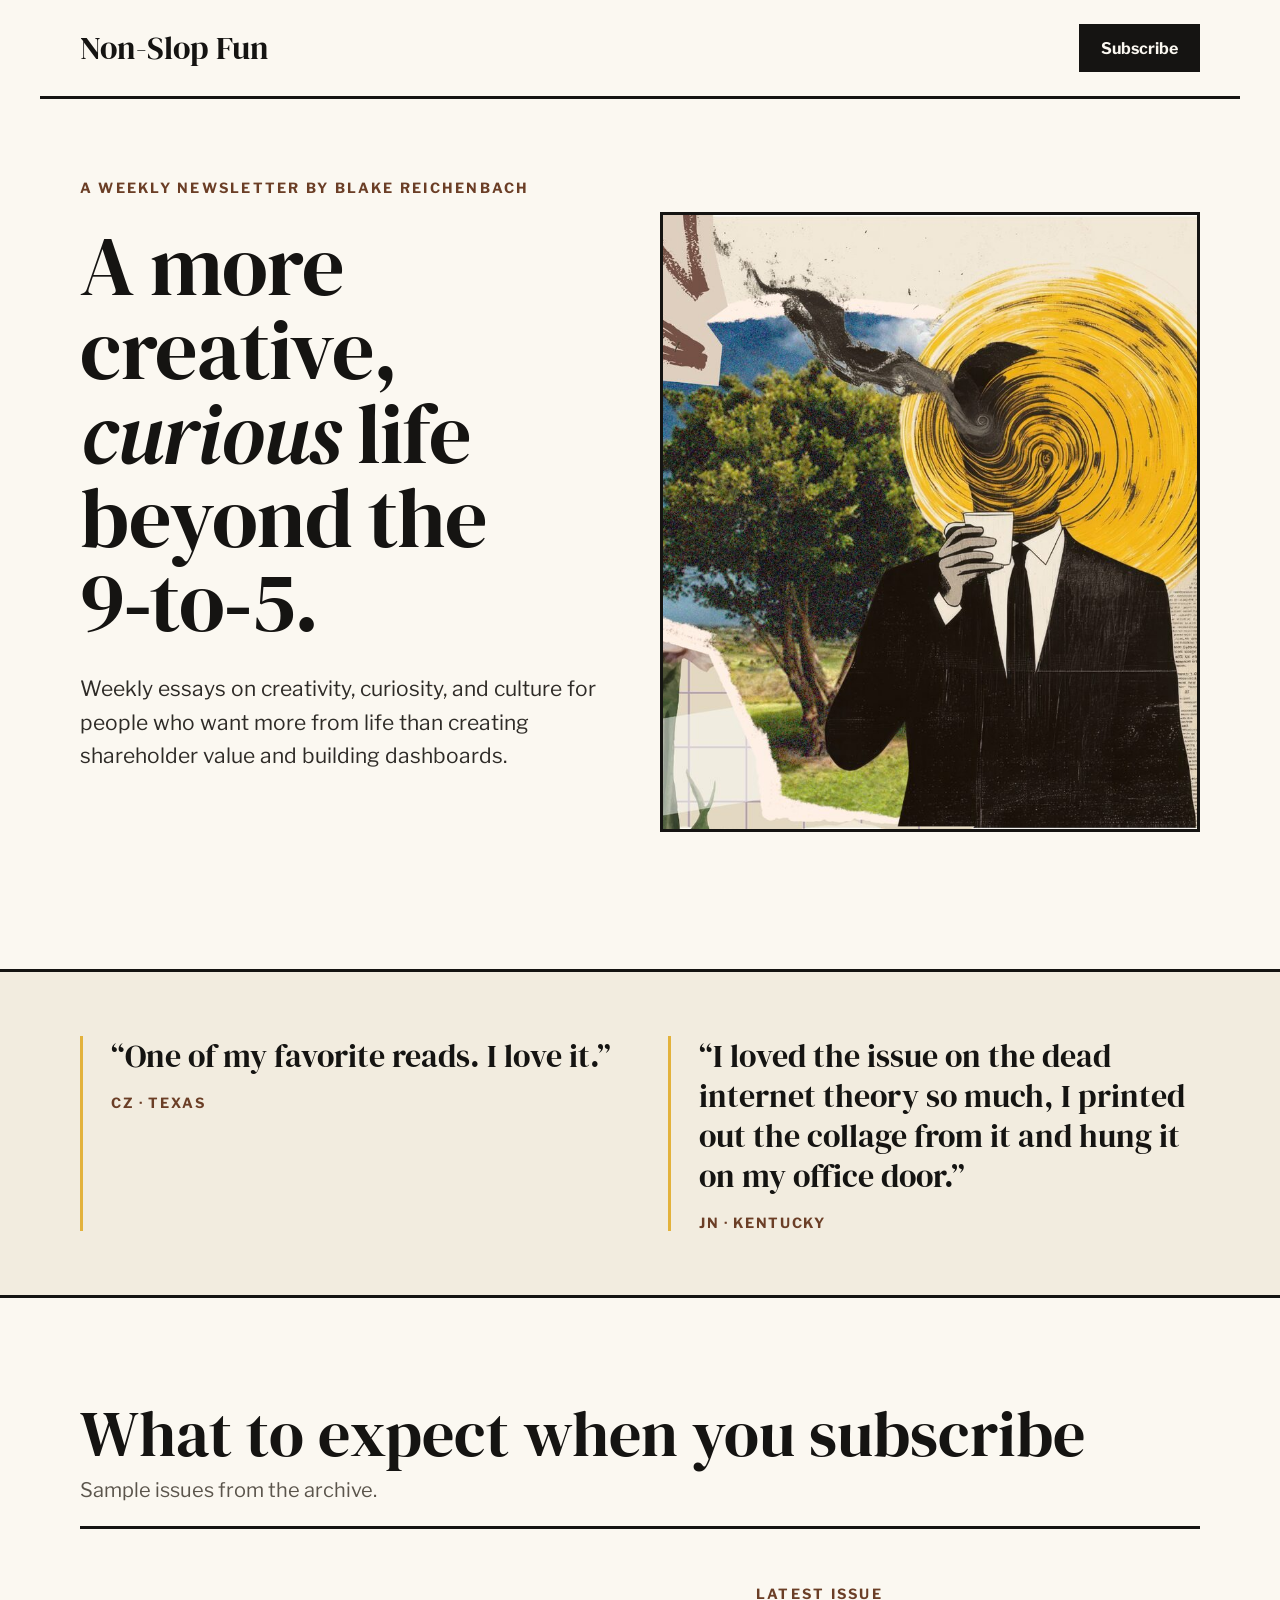
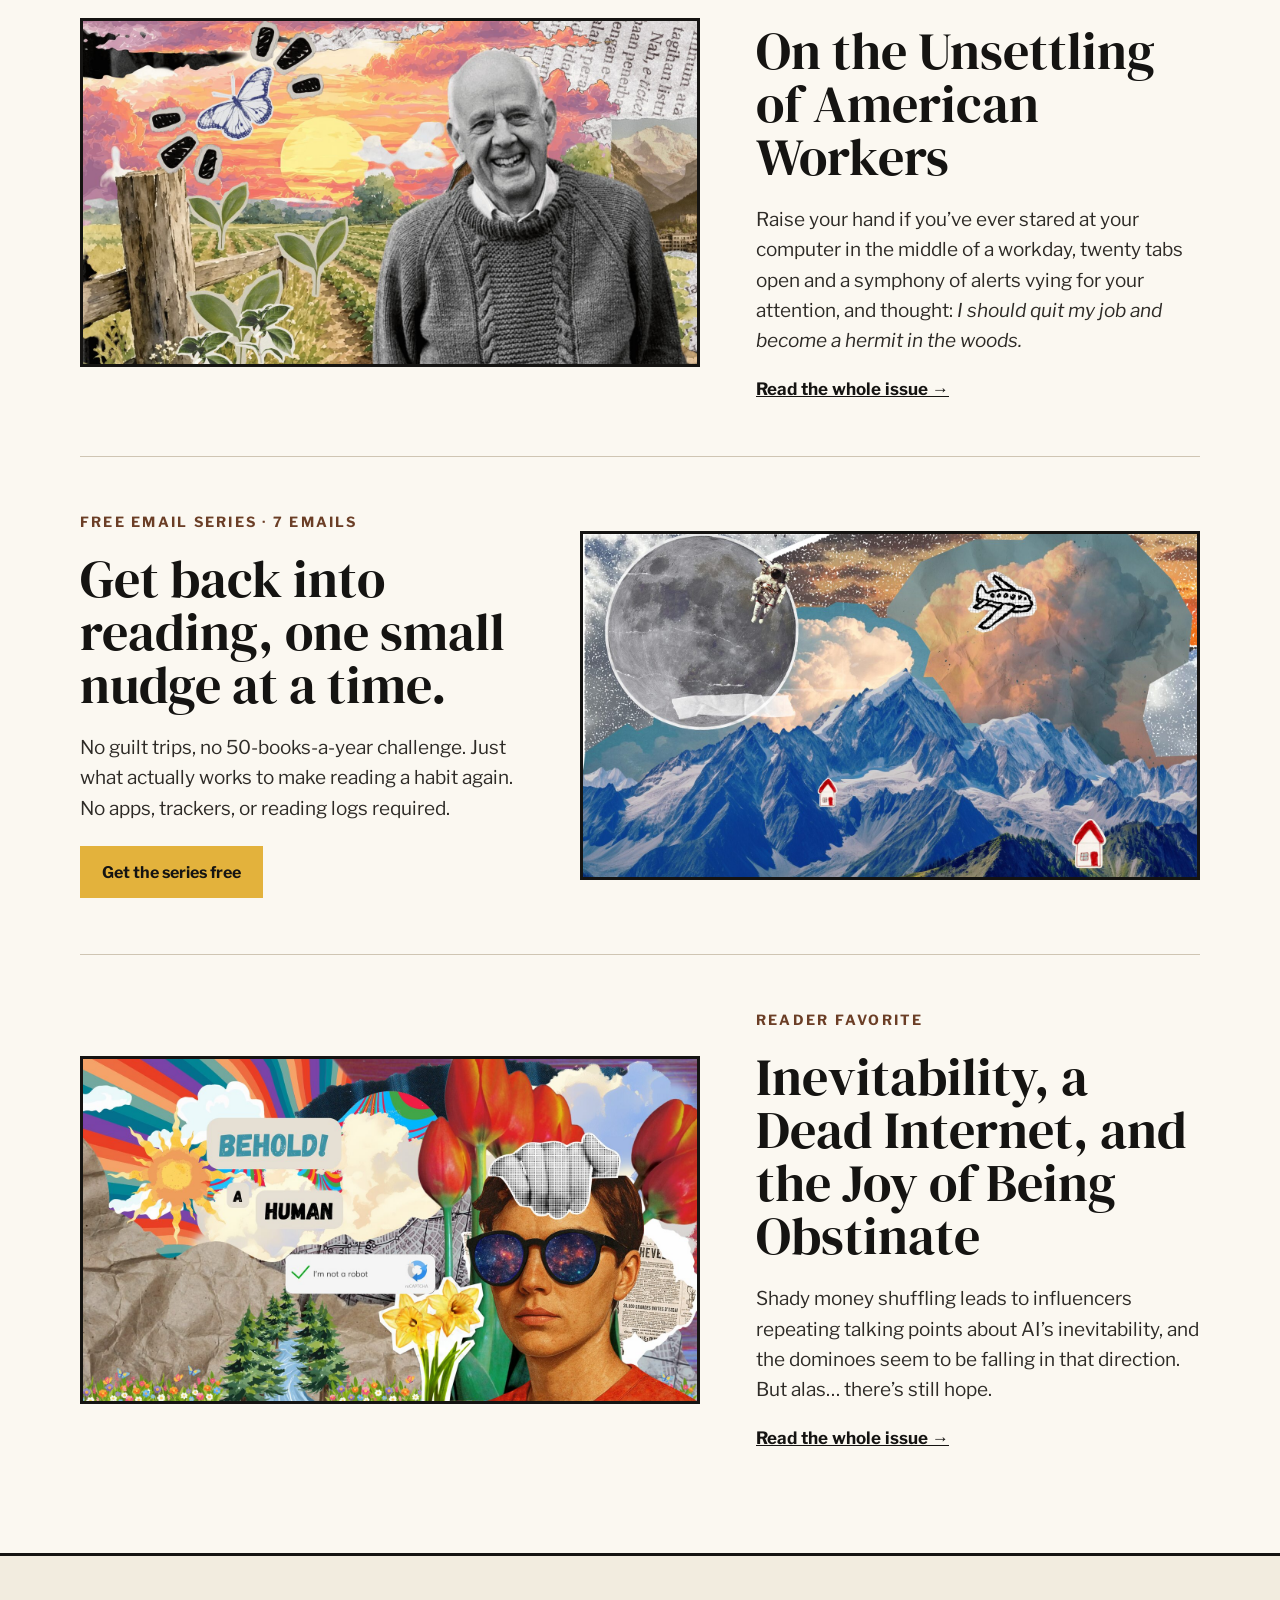
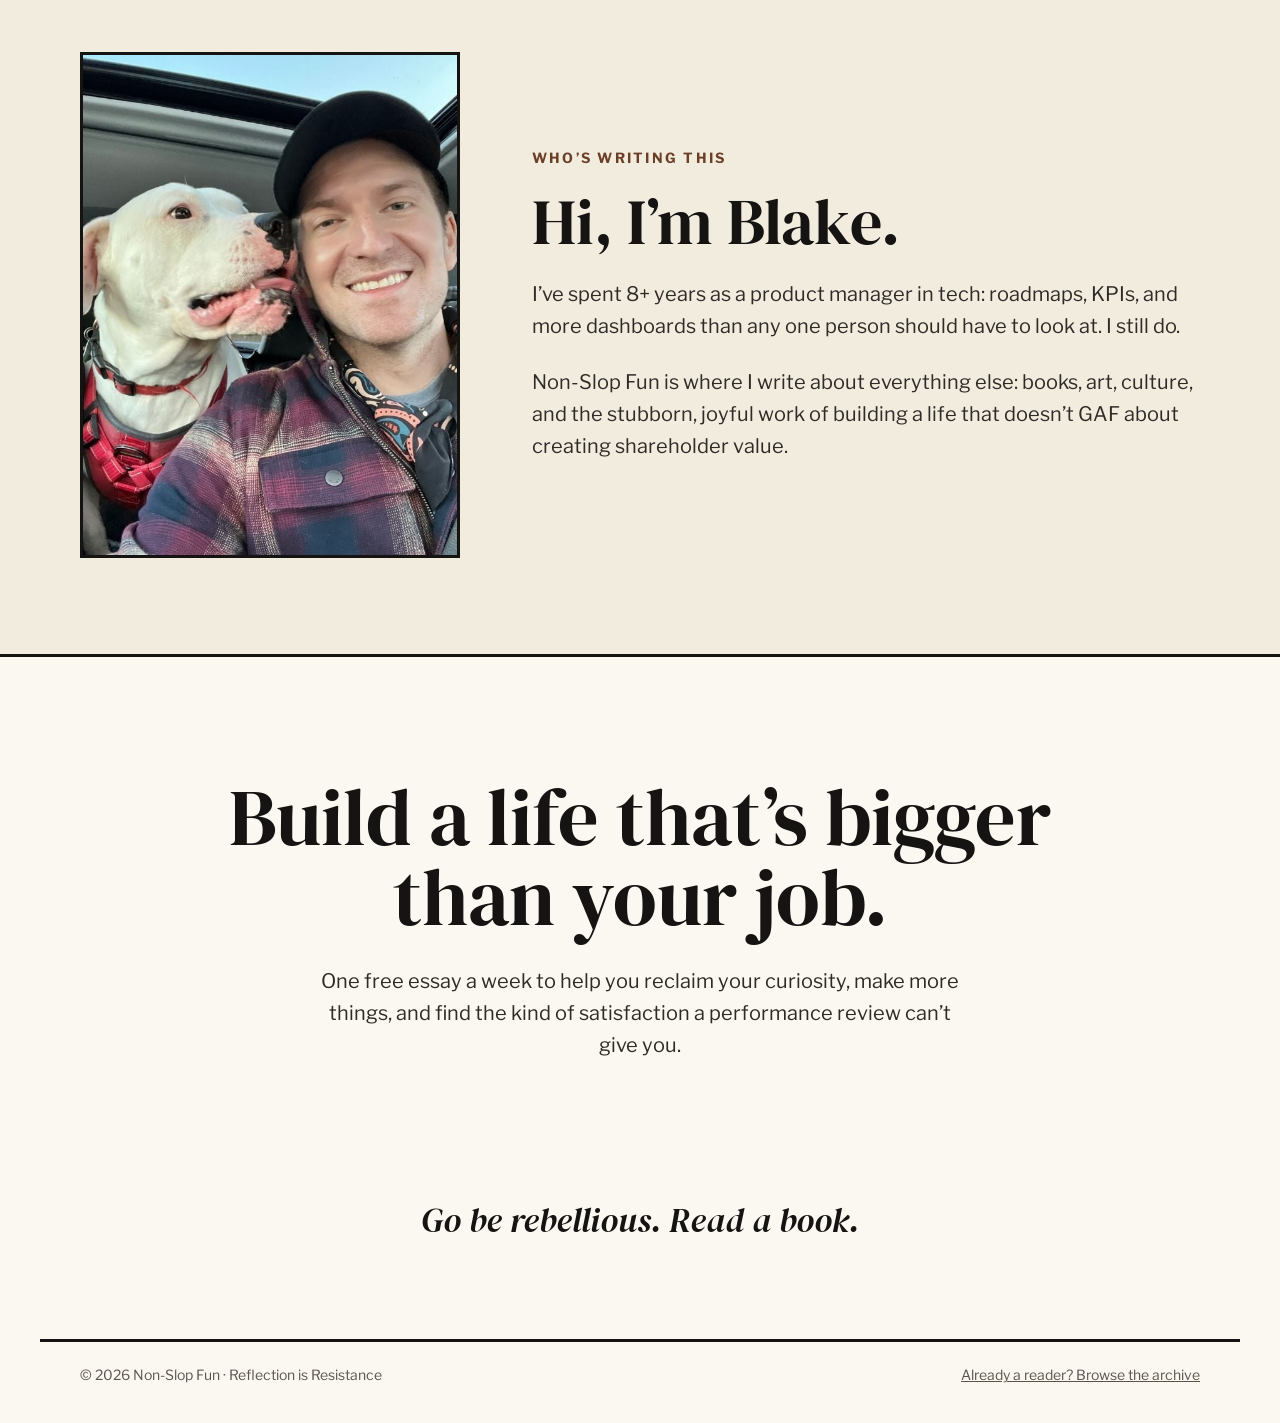
==== index.html @ ba72ec41 "Initial landing page" ====
<!doctype html>
<html lang="en">
<head>
<meta charset="utf-8">
<meta name="viewport" content="width=device-width, initial-scale=1">
<title>Non-Slop Fun — A more creative, curious life beyond the 9-to-5</title>
<meta name="description" content="Weekly essays on creativity, curiosity, and culture for people who want more from life than creating shareholder value and building dashboards.">
<link rel="canonical" href="https://join.nonslopfun.com/">

<meta property="og:type" content="website">
<meta property="og:site_name" content="Non-Slop Fun">
<meta property="og:title" content="Non-Slop Fun — A more creative, curious life beyond the 9-to-5">
<meta property="og:description" content="Weekly essays on creativity, curiosity, and culture for people who want more from life than creating shareholder value and building dashboards.">
<meta property="og:url" content="https://join.nonslopfun.com/">
<meta property="og:image" content="https://join.nonslopfun.com/assets/og-image.jpg">
<meta property="og:image:width" content="1200">
<meta property="og:image:height" content="630">
<meta name="twitter:card" content="summary_large_image">
<meta name="twitter:image" content="https://join.nonslopfun.com/assets/og-image.jpg">

<link rel="icon" type="image/png" sizes="32x32" href="/assets/favicon-32.png">
<link rel="apple-touch-icon" href="/assets/apple-touch-icon.png">

<link rel="preconnect" href="https://fonts.googleapis.com">
<link rel="preconnect" href="https://fonts.gstatic.com" crossorigin>
<link rel="stylesheet" href="https://fonts.googleapis.com/css2?family=DM+Serif+Display:ital@0;1&family=Libre+Franklin:wght@400;500;700&display=swap">
<link rel="stylesheet" href="/styles.css">
</head>
<body>

<header class="site-header wrap">
  <a class="wordmark" href="#top">Non-Slop Fun</a>
  <a class="btn btn-ink" href="#join">Subscribe</a>
</header>

<main>

  <section id="top" class="hero wrap">
    <div class="hero-copy">
      <p class="eyebrow">A weekly newsletter by Blake Reichenbach</p>
      <h1>A more creative, <em>curious</em> life beyond the 9&#8209;to&#8209;5.</h1>
      <p class="lede">Weekly essays on creativity, curiosity, and culture for people who want more from life than creating shareholder value and building dashboards.</p>
      <div id="join" class="form-slot">
        <script async src="https://subscribe-forms.beehiiv.com/v3/loader.js" data-beehiiv-form="912edc71-d96d-4d8b-a3df-262652eae834"></script>
      </div>
    </div>
    <img class="hero-art framed" src="/assets/hero-carving-out-time.jpg" width="1600" height="900"
      alt="Collage: a man in a black suit sipping coffee, his head a swirl of yellow paint, beside a torn-out photo of a tree, flowers, a fish, and scraps of book pages">
  </section>

  <section class="band" aria-label="What readers say">
    <div class="wrap quotes">
      <figure>
        <blockquote>“One of my favorite reads. I love it.”</blockquote>
        <figcaption>CZ · Texas</figcaption>
      </figure>
      <figure>
        <blockquote>“I loved the issue on the dead internet theory so much, I printed out the collage from it and hung it on my office door.”</blockquote>
        <figcaption>JN · Kentucky</figcaption>
      </figure>
    </div>
  </section>

  <section class="samples wrap">
    <div class="section-head">
      <h2>What to expect when you subscribe</h2>
      <p>Sample issues from the archive.</p>
    </div>

    <article class="sample">
      <img class="framed" src="/assets/issue-unsettling-american-workers.jpg" width="1600" height="900" loading="lazy"
        alt="Collage: Wendell Berry smiling in a knit sweater, in front of a watercolor sunset over a farm field with a wooden fence, seedlings, a butterfly, Alpine mountains, and torn newspaper scraps">
      <div class="sample-copy">
        <p class="eyebrow">Latest issue</p>
        <h3>On the Unsettling of American Workers</h3>
        <p>Raise your hand if you’ve ever stared at your computer in the middle of a workday, twenty tabs open and a symphony of alerts vying for your attention, and thought: <em>I should quit my job and become a hermit in the woods.</em></p>
        <a class="text-link" href="https://nonslopfun.com/p/on-the-unsettling-of-american-workers">Read the whole issue →</a>
      </div>
    </article>

    <article class="sample sample--flip">
      <img class="framed" src="/assets/reading-series.jpg" width="1600" height="900" loading="lazy"
        alt="Collage: jagged blue mountains under billowing clouds, a moon with a floating astronaut, a doodled airplane, and two tiny red-roofed houses">
      <div class="sample-copy">
        <p class="eyebrow">Free email series · 7 emails</p>
        <h3>Get back into reading, one small nudge at a time.</h3>
        <p>No guilt trips, no 50-books-a-year challenge. Just what actually works to make reading a habit again. No apps, trackers, or reading logs required.</p>
        <a class="btn btn-mustard" href="https://nonslopfun.com/rebuild-your-reading-habit">Get the series free</a>
      </div>
    </article>

    <article class="sample">
      <img class="framed" src="/assets/issue-dead-internet.jpg" width="1600" height="900" loading="lazy"
        alt="Collage: a young man in galaxy-lensed sunglasses among giant red tulips and daffodils, with a psychedelic rainbow sky, the words Behold! A Human, and an I'm-not-a-robot checkbox">
      <div class="sample-copy">
        <p class="eyebrow">Reader favorite</p>
        <h3>Inevitability, a Dead Internet, and the Joy of Being Obstinate</h3>
        <p>Shady money shuffling leads to influencers repeating talking points about AI’s inevitability, and the dominoes seem to be falling in that direction. But alas… there’s still hope.</p>
        <a class="text-link" href="https://nonslopfun.com/p/inevitability-a-dead-internet-and-the-joy-of-being-obstinate">Read the whole issue →</a>
      </div>
    </article>
  </section>

  <section class="band" aria-label="Who's writing this">
    <div class="wrap author">
      <img class="framed" src="/assets/blake.jpg" width="600" height="800" loading="lazy"
        alt="Blake Reichenbach smiling in a selfie next to his white dog">
      <div class="author-copy">
        <p class="eyebrow">Who’s writing this</p>
        <h2>Hi, I’m Blake.</h2>
        <p>I’ve spent 8+ years as a product manager in tech: roadmaps, KPIs, and more dashboards than any one person should have to look at. I still do.</p>
        <p>Non-Slop Fun is where I write about everything else: books, art, culture, and the stubborn, joyful work of building a life that doesn’t GAF about creating shareholder value.</p>
      </div>
    </div>
  </section>

  <section class="closing wrap">
    <h2>Build a life that’s bigger than your job.</h2>
    <p class="lede">One free essay a week to help you reclaim your curiosity, make more things, and find the kind of satisfaction a performance review can’t give you.</p>
    <div class="form-slot">
      <script async src="https://subscribe-forms.beehiiv.com/v3/loader.js" data-beehiiv-form="912edc71-d96d-4d8b-a3df-262652eae834"></script>
    </div>
    <p class="signoff">Go be rebellious. Read a book.</p>
  </section>

</main>

<footer class="site-footer wrap">
  <span>© <span id="year">2026</span> Non-Slop Fun · Reflection is Resistance</span>
  <a href="https://nonslopfun.com">Already a reader? Browse the archive</a>
</footer>

<script>document.getElementById('year').textContent = new Date().getFullYear();</script>
</body>
</html>
---- styles.css ----
:root {
  --paper: #FBF8F1;
  --band: #F2ECDF;
  --ink: #151412;
  --body: #2E2B27;
  --muted: #5B554C;
  --brown: #6B3E26;
  --mustard: #E3B23C;
  --rule: #CFC5B3;
  --serif: 'DM Serif Display', Georgia, serif;
  --sans: 'Libre Franklin', Arial, sans-serif;
  --gutter: 40px;
}

*, *::before, *::after { box-sizing: border-box; }

html { scroll-behavior: smooth; }
@media (prefers-reduced-motion: reduce) { html { scroll-behavior: auto; } }

body {
  margin: 0;
  background: var(--paper);
  color: var(--ink);
  font-family: var(--sans);
  -webkit-font-smoothing: antialiased;
}

img { max-width: 100%; height: auto; display: block; }
a { color: var(--ink); }
a:hover { color: var(--brown); }
:focus-visible { outline: 3px solid var(--brown); outline-offset: 3px; }

h1, h2, h3 { font-family: var(--serif); font-weight: 400; margin: 0; }
p { margin: 0; }

.wrap { max-width: 1200px; margin: 0 auto; padding-left: var(--gutter); padding-right: var(--gutter); }

.eyebrow {
  font-size: 14px; font-weight: 700; letter-spacing: 0.16em;
  text-transform: uppercase; color: var(--brown);
}

.framed { border: 3px solid var(--ink); }

.btn {
  display: inline-flex; align-items: center; justify-content: center;
  min-height: 48px; padding: 0 22px;
  font-weight: 700; font-size: 16px; text-decoration: none;
}
.btn-ink { background: var(--ink); color: var(--paper); }
.btn-ink:hover { color: var(--mustard); }
.btn-mustard { background: var(--mustard); color: var(--ink); min-height: 52px; }
.btn-mustard:hover { color: var(--ink); filter: brightness(0.95); }
.text-link { font-weight: 700; font-size: 17px; }

/* Header */
.site-header {
  display: flex; align-items: center; justify-content: space-between; gap: 24px;
  padding-top: 24px; padding-bottom: 24px;
  border-bottom: 3px solid var(--ink);
}
.wordmark { font-family: var(--serif); font-size: 32px; text-decoration: none; }

/* Hero */
.hero {
  display: grid; grid-template-columns: minmax(0, 1fr) 540px; gap: 56px; align-items: center;
  padding-top: 80px; padding-bottom: 104px;
}
.hero-copy { display: flex; flex-direction: column; gap: 28px; }
.hero h1 { font-size: 84px; line-height: 1; letter-spacing: -0.015em; }
.lede { font-size: 21px; line-height: 1.6; color: var(--body); max-width: 560px; }
.hero-art { width: 100%; height: 620px; object-fit: cover; object-position: 68% 50%; }
.form-slot { max-width: 560px; min-height: 64px; width: 100%; scroll-margin-top: 24px; }

/* Bands */
.band { background: var(--band); border-top: 3px solid var(--ink); border-bottom: 3px solid var(--ink); }

.quotes {
  display: grid; grid-template-columns: repeat(2, minmax(0, 1fr)); gap: 56px;
  padding-top: 64px; padding-bottom: 64px;
}
.quotes figure {
  margin: 0; display: flex; flex-direction: column; gap: 18px;
  padding-left: 28px; border-left: 3px solid var(--mustard);
}
.quotes blockquote { margin: 0; font-family: var(--serif); font-size: 32px; line-height: 1.25; }
.quotes figcaption {
  font-size: 14px; font-weight: 700; letter-spacing: 0.12em; text-transform: uppercase; color: var(--brown);
}

/* Samples */
.samples { display: flex; flex-direction: column; gap: 56px; padding-top: 104px; padding-bottom: 104px; }
.section-head { display: flex; flex-direction: column; gap: 12px; padding-bottom: 24px; border-bottom: 3px solid var(--ink); }
.section-head h2 { font-size: 64px; line-height: 1; }
.section-head p { font-size: 20px; color: var(--muted); }

.sample {
  display: grid; grid-template-columns: 620px minmax(0, 1fr); gap: 56px; align-items: center;
}
.sample + .sample { padding-top: 56px; border-top: 1px solid var(--rule); }
.sample img { width: 100%; aspect-ratio: 16 / 9; object-fit: cover; }
.sample--flip { grid-template-columns: minmax(0, 1fr) 620px; }
.sample--flip img { order: 2; }
.sample-copy { display: flex; flex-direction: column; gap: 22px; align-items: flex-start; }
.sample-copy h3 { font-size: 52px; line-height: 1.02; }
.sample-copy p:not(.eyebrow) { font-size: 19px; line-height: 1.6; color: var(--body); }

/* Author */
.author {
  display: grid; grid-template-columns: 380px minmax(0, 1fr); gap: 72px; align-items: center;
  padding-top: 96px; padding-bottom: 96px;
}
.author img { width: 100%; aspect-ratio: 3 / 4; object-fit: cover; }
.author-copy { display: flex; flex-direction: column; gap: 24px; }
.author-copy h2 { font-size: 64px; line-height: 1; }
.author-copy p:not(.eyebrow) { font-size: 20px; line-height: 1.6; color: var(--body); }

/* Closing */
.closing {
  display: flex; flex-direction: column; align-items: center; gap: 28px; text-align: center;
  padding-top: 120px; padding-bottom: 96px;
}
.closing h2 { font-size: 80px; line-height: 1; max-width: 900px; }
.closing .lede { max-width: 660px; font-size: 20px; }
.closing .form-slot { max-width: 400px; }
.signoff { margin-top: 16px; font-family: var(--serif); font-style: italic; font-size: 34px; }

/* Footer */
.site-footer {
  display: flex; justify-content: space-between; gap: 16px; flex-wrap: wrap;
  padding-top: 24px; padding-bottom: 40px;
  border-top: 3px solid var(--ink); font-size: 14px; color: var(--muted);
}
.site-footer a { color: var(--muted); }

/* Tablet */
@media (max-width: 1080px) {
  .hero { grid-template-columns: 1fr; gap: 40px; padding-top: 56px; padding-bottom: 72px; }
  .hero-art { height: auto; aspect-ratio: 16 / 9; object-position: center; }
  .sample, .sample--flip { grid-template-columns: 1fr; gap: 28px; }
  .sample--flip img { order: 0; }
  .author { grid-template-columns: 280px minmax(0, 1fr); gap: 48px; }
}

/* Phone */
@media (max-width: 700px) {
  :root { --gutter: 16px; }
  .site-header { padding-top: 16px; padding-bottom: 16px; }
  .wordmark { font-size: 26px; }
  .btn-ink { min-height: 44px; padding: 0 16px; font-size: 15px; }
  .hero { padding-top: 40px; padding-bottom: 56px; gap: 32px; }
  .hero-copy { gap: 20px; }
  .hero h1 { font-size: 48px; }
  .lede { font-size: 18px; }
  .quotes { grid-template-columns: 1fr; gap: 32px; padding-top: 48px; padding-bottom: 48px; }
  .quotes blockquote { font-size: 24px; }
  .samples { gap: 40px; padding-top: 64px; padding-bottom: 64px; }
  .sample + .sample { padding-top: 40px; }
  .section-head h2 { font-size: 40px; }
  .section-head p { font-size: 18px; }
  .sample-copy { gap: 16px; }
  .sample-copy h3 { font-size: 34px; }
  .sample-copy p:not(.eyebrow) { font-size: 17px; }
  .author { grid-template-columns: 1fr; gap: 32px; padding-top: 64px; padding-bottom: 64px; }
  .author img { max-width: 320px; }
  .author-copy h2 { font-size: 44px; }
  .author-copy p:not(.eyebrow) { font-size: 18px; }
  .closing { padding-top: 72px; padding-bottom: 64px; gap: 20px; }
  .closing h2 { font-size: 44px; }
  .signoff { font-size: 26px; }
  .site-footer { flex-direction: column; }
}
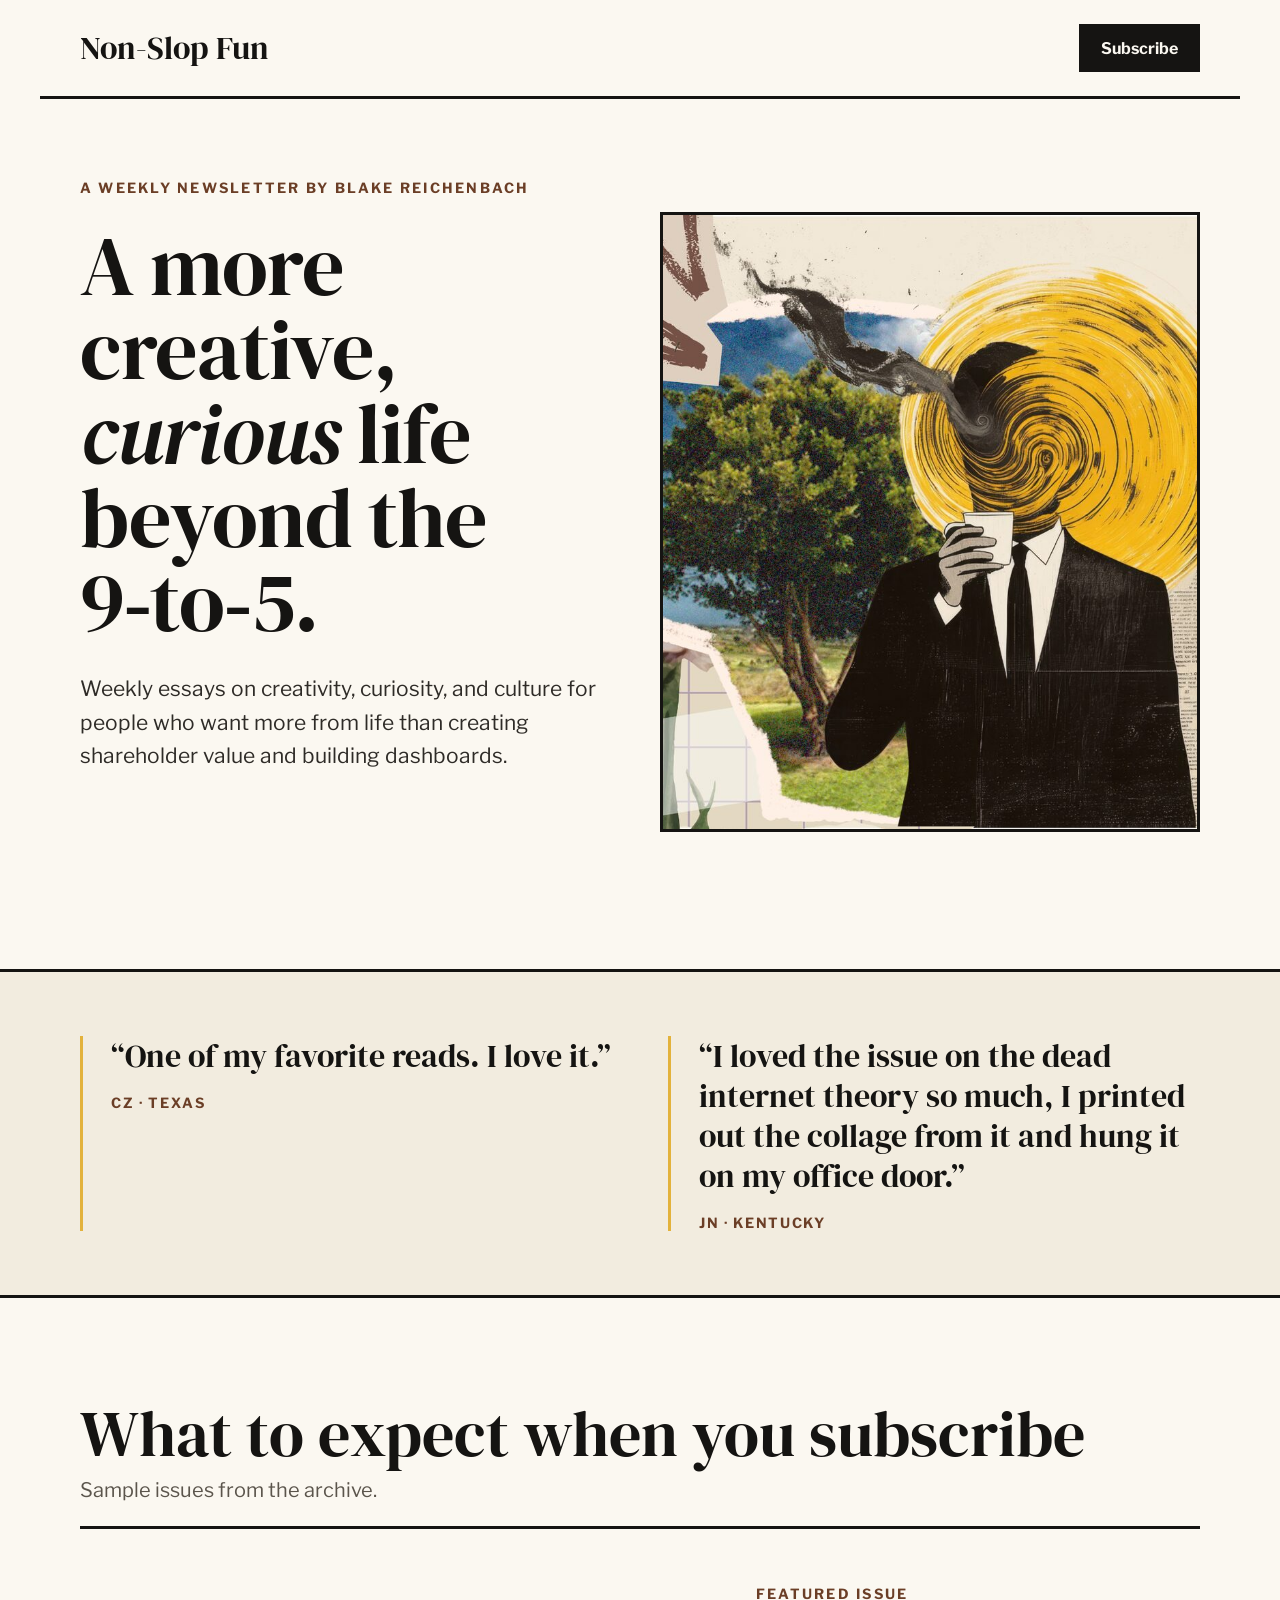
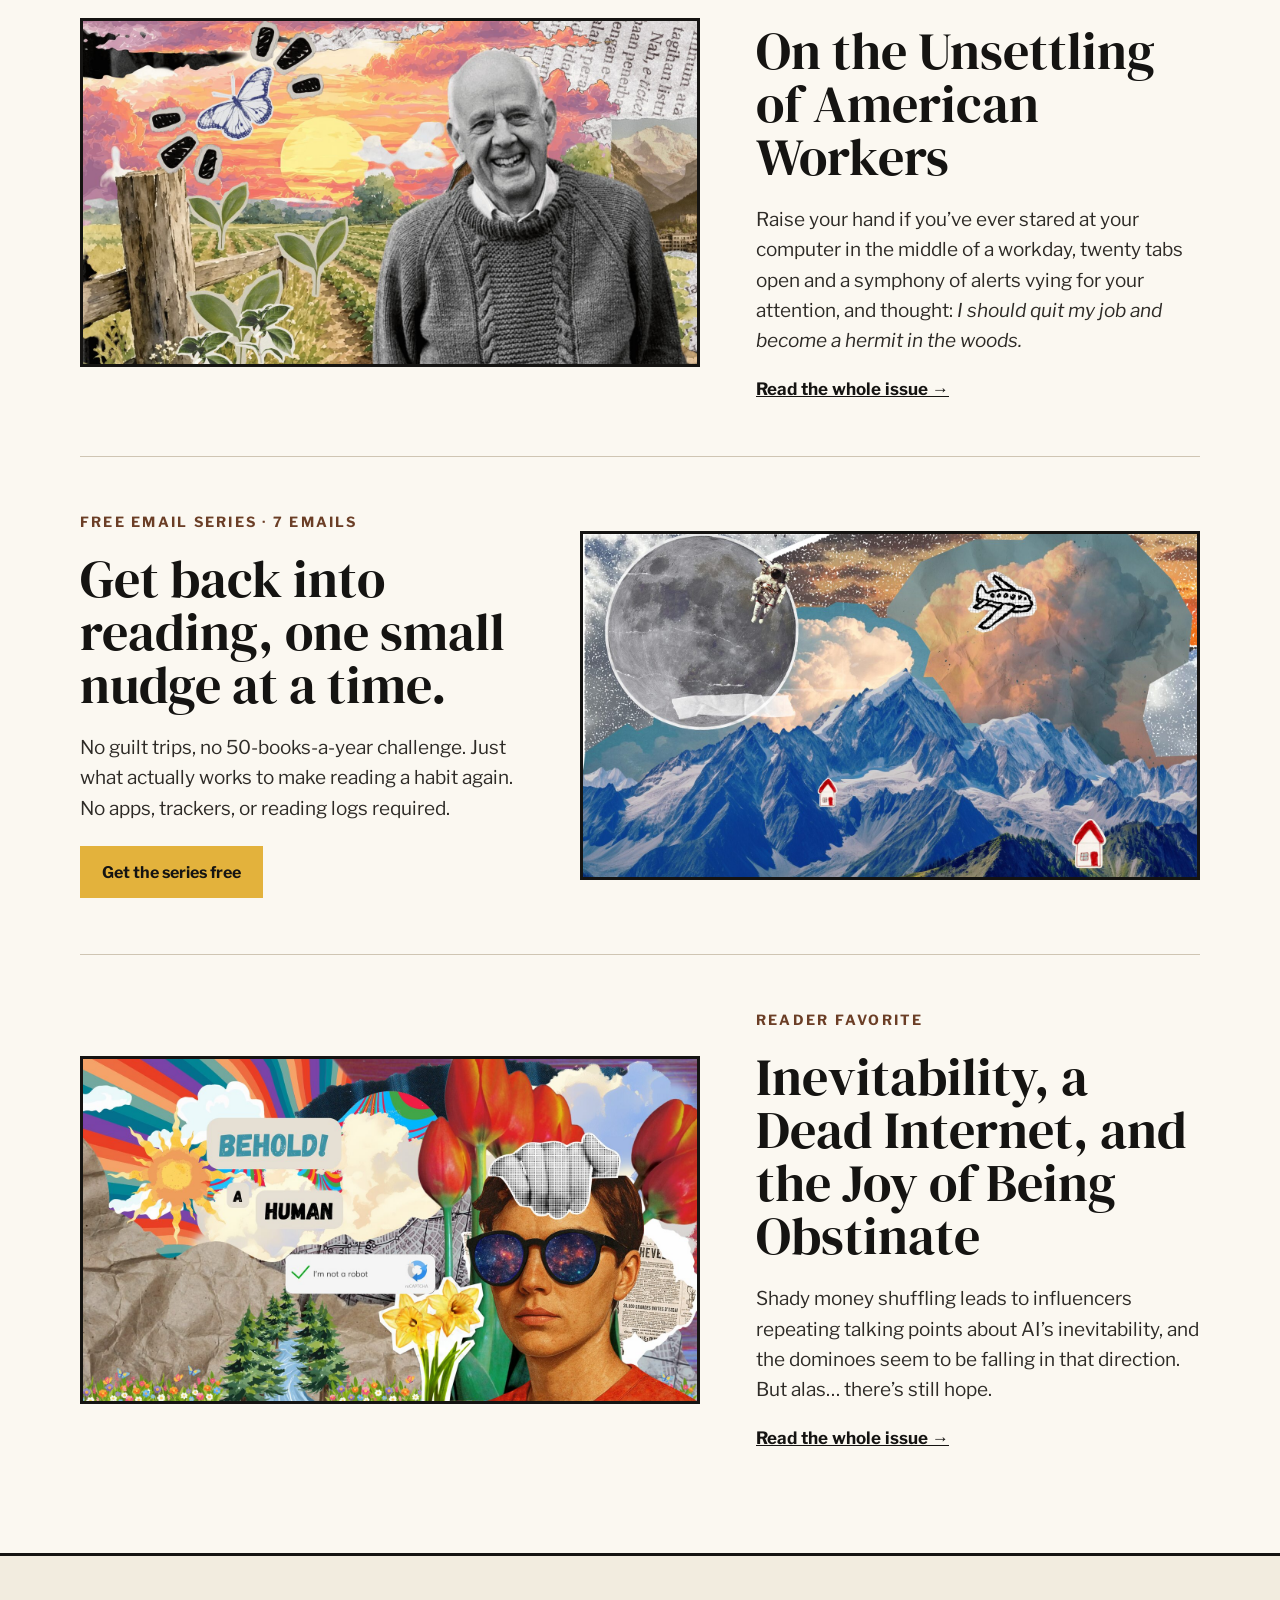
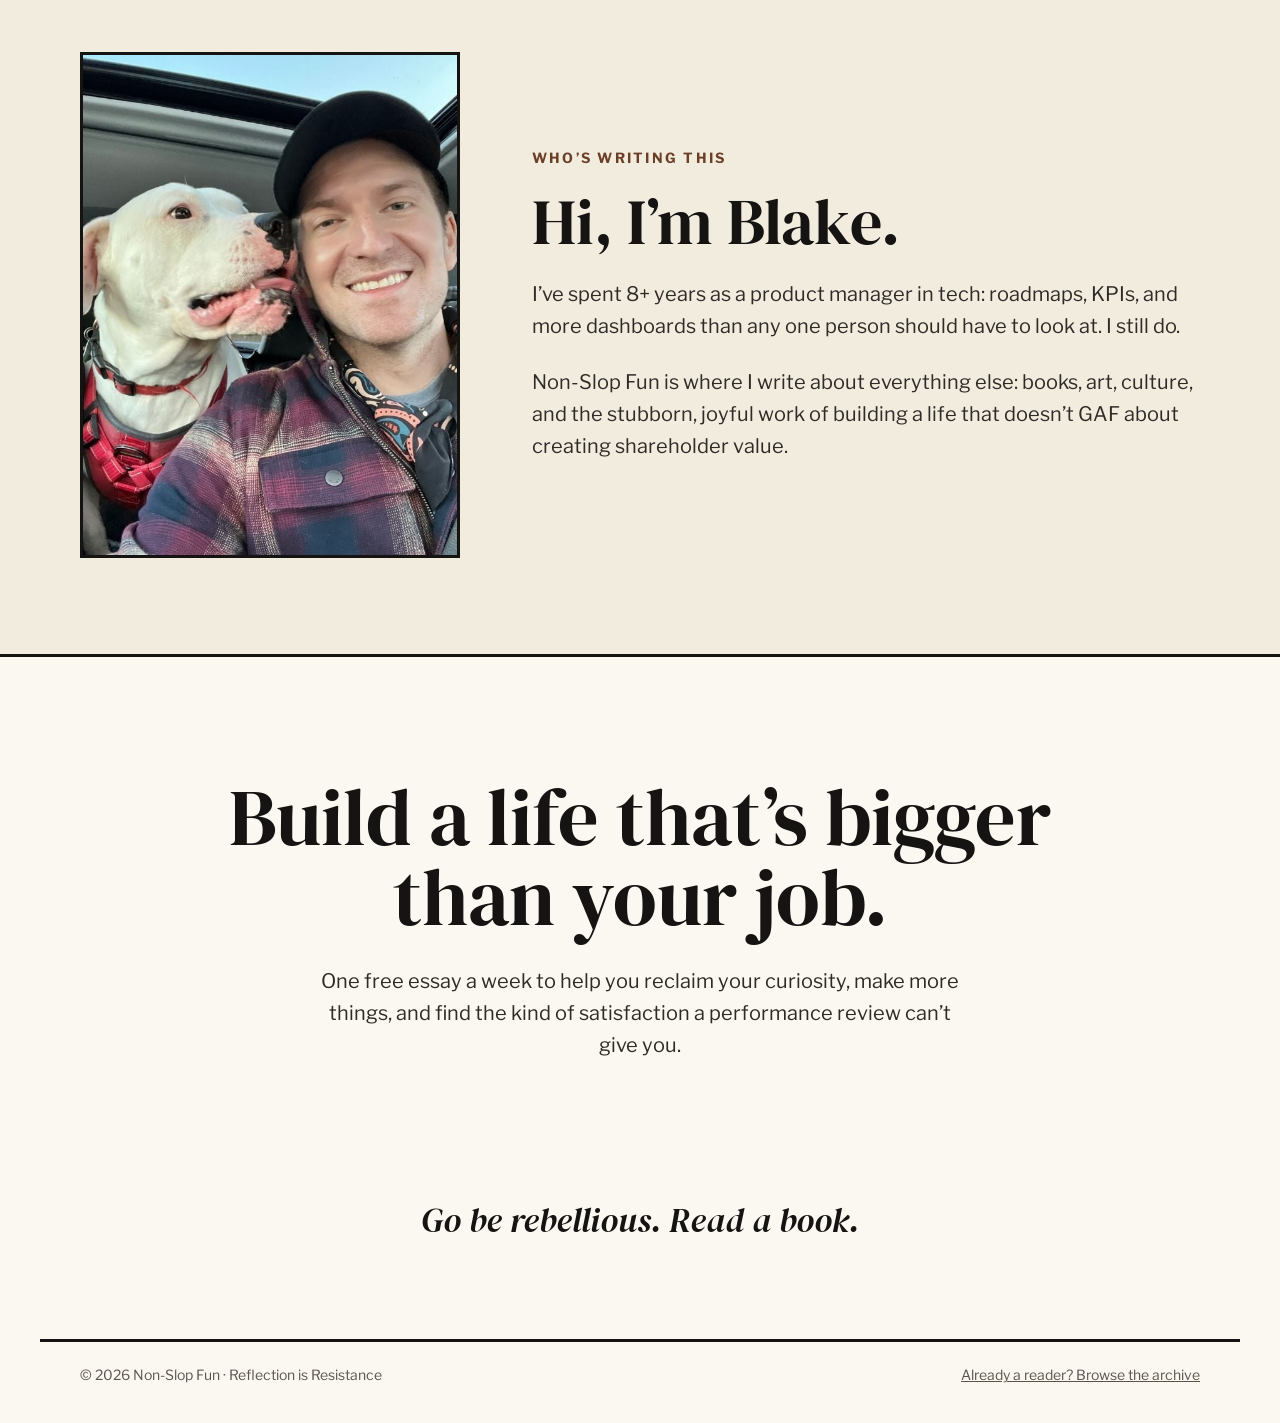
==== commit 782c1920: "Latest issue → Featured issue" ====
--- a/index.html
+++ b/index.html
@@ -71,7 +71,7 @@
       <img class="framed" src="/assets/issue-unsettling-american-workers.jpg" width="1600" height="900" loading="lazy"
         alt="Collage: Wendell Berry smiling in a knit sweater, in front of a watercolor sunset over a farm field with a wooden fence, seedlings, a butterfly, Alpine mountains, and torn newspaper scraps">
       <div class="sample-copy">
-        <p class="eyebrow">Latest issue</p>
+        <p class="eyebrow">Featured issue</p>
         <h3>On the Unsettling of American Workers</h3>
         <p>Raise your hand if you’ve ever stared at your computer in the middle of a workday, twenty tabs open and a symphony of alerts vying for your attention, and thought: <em>I should quit my job and become a hermit in the woods.</em></p>
         <a class="text-link" href="https://nonslopfun.com/p/on-the-unsettling-of-american-workers">Read the whole issue →</a>
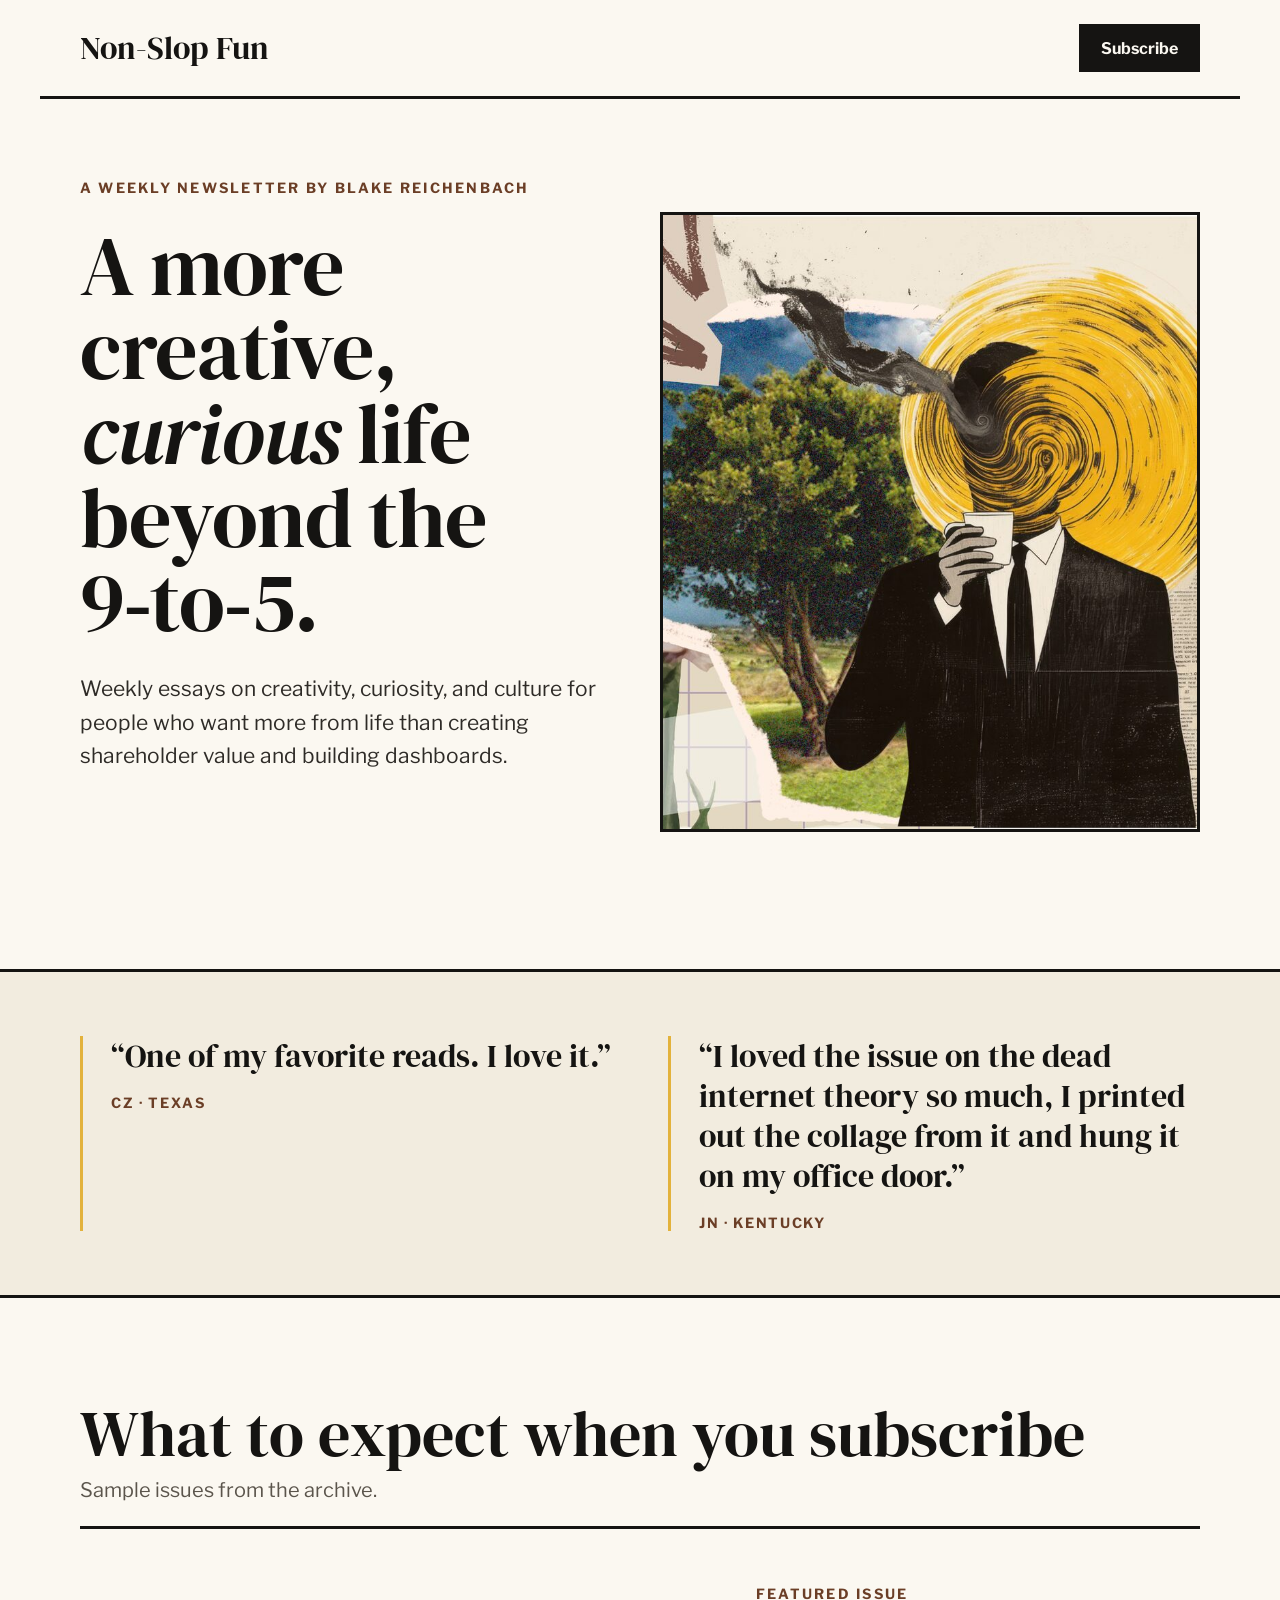
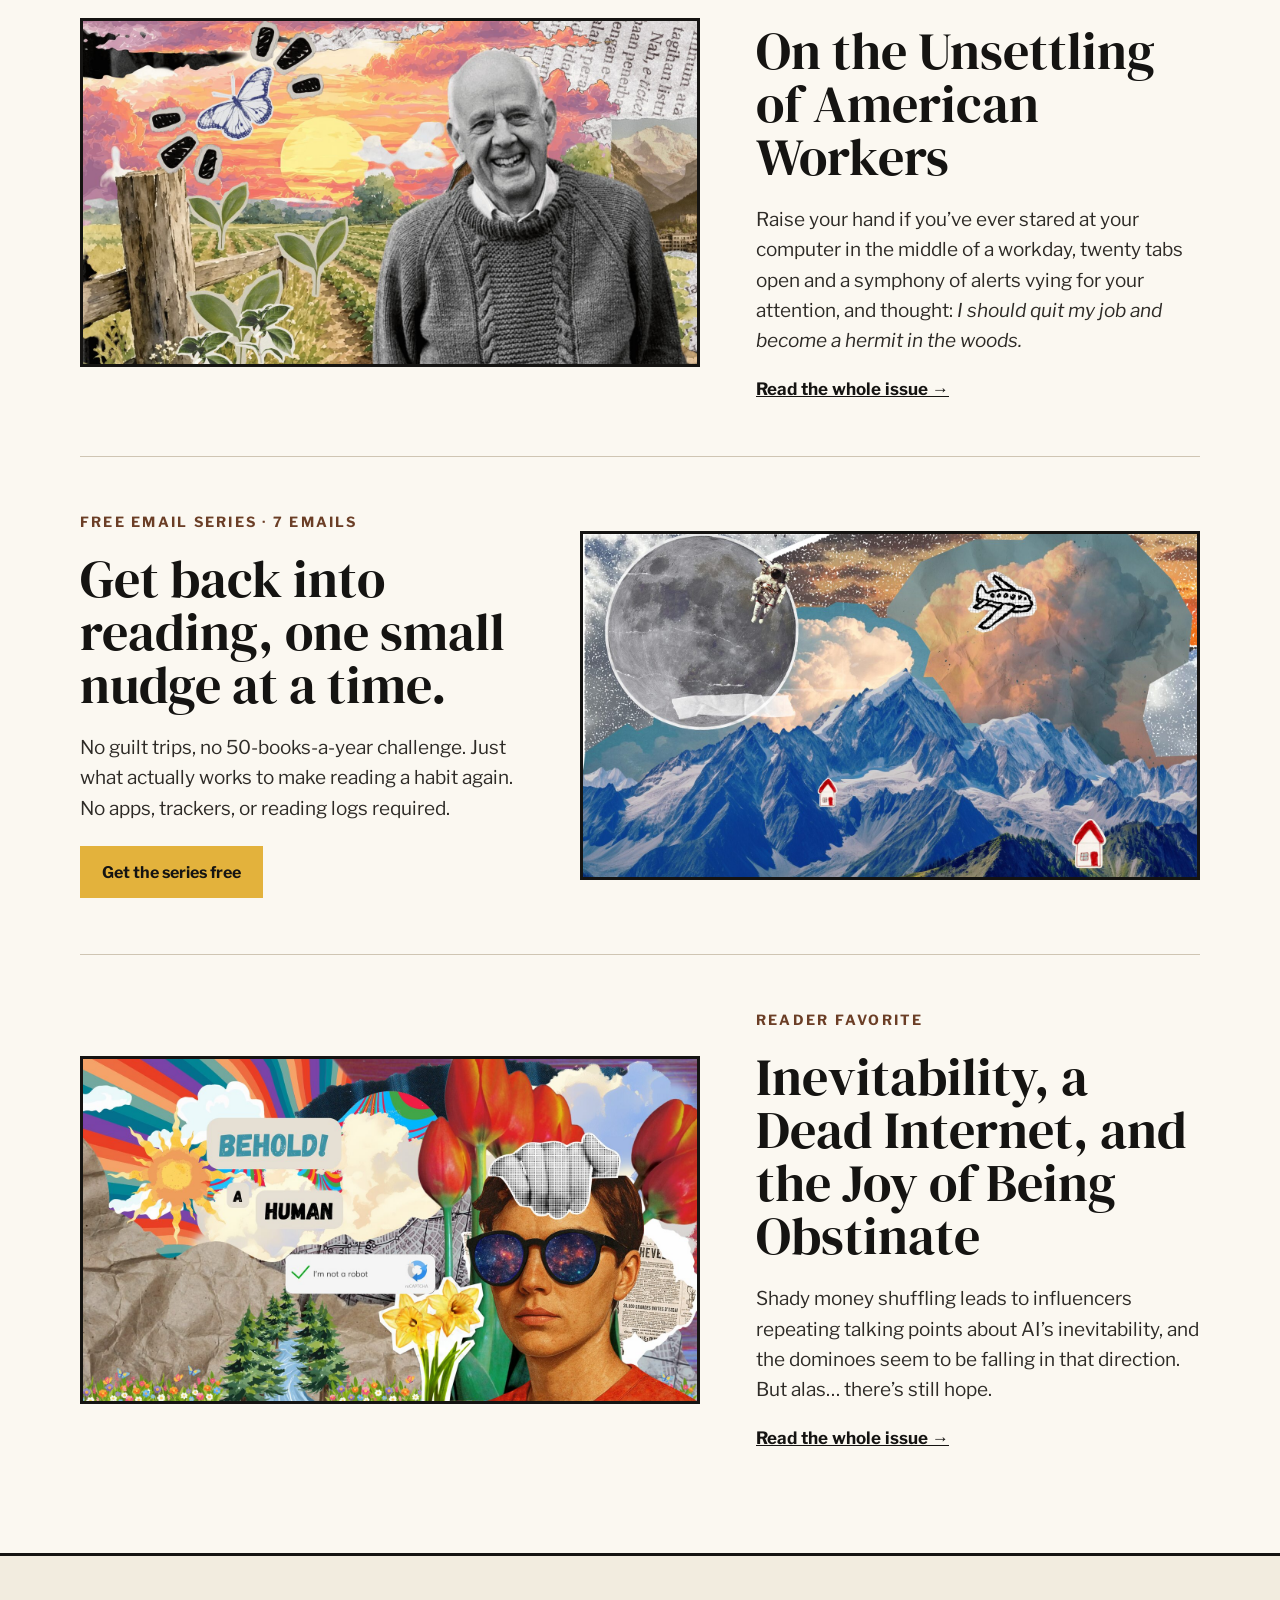
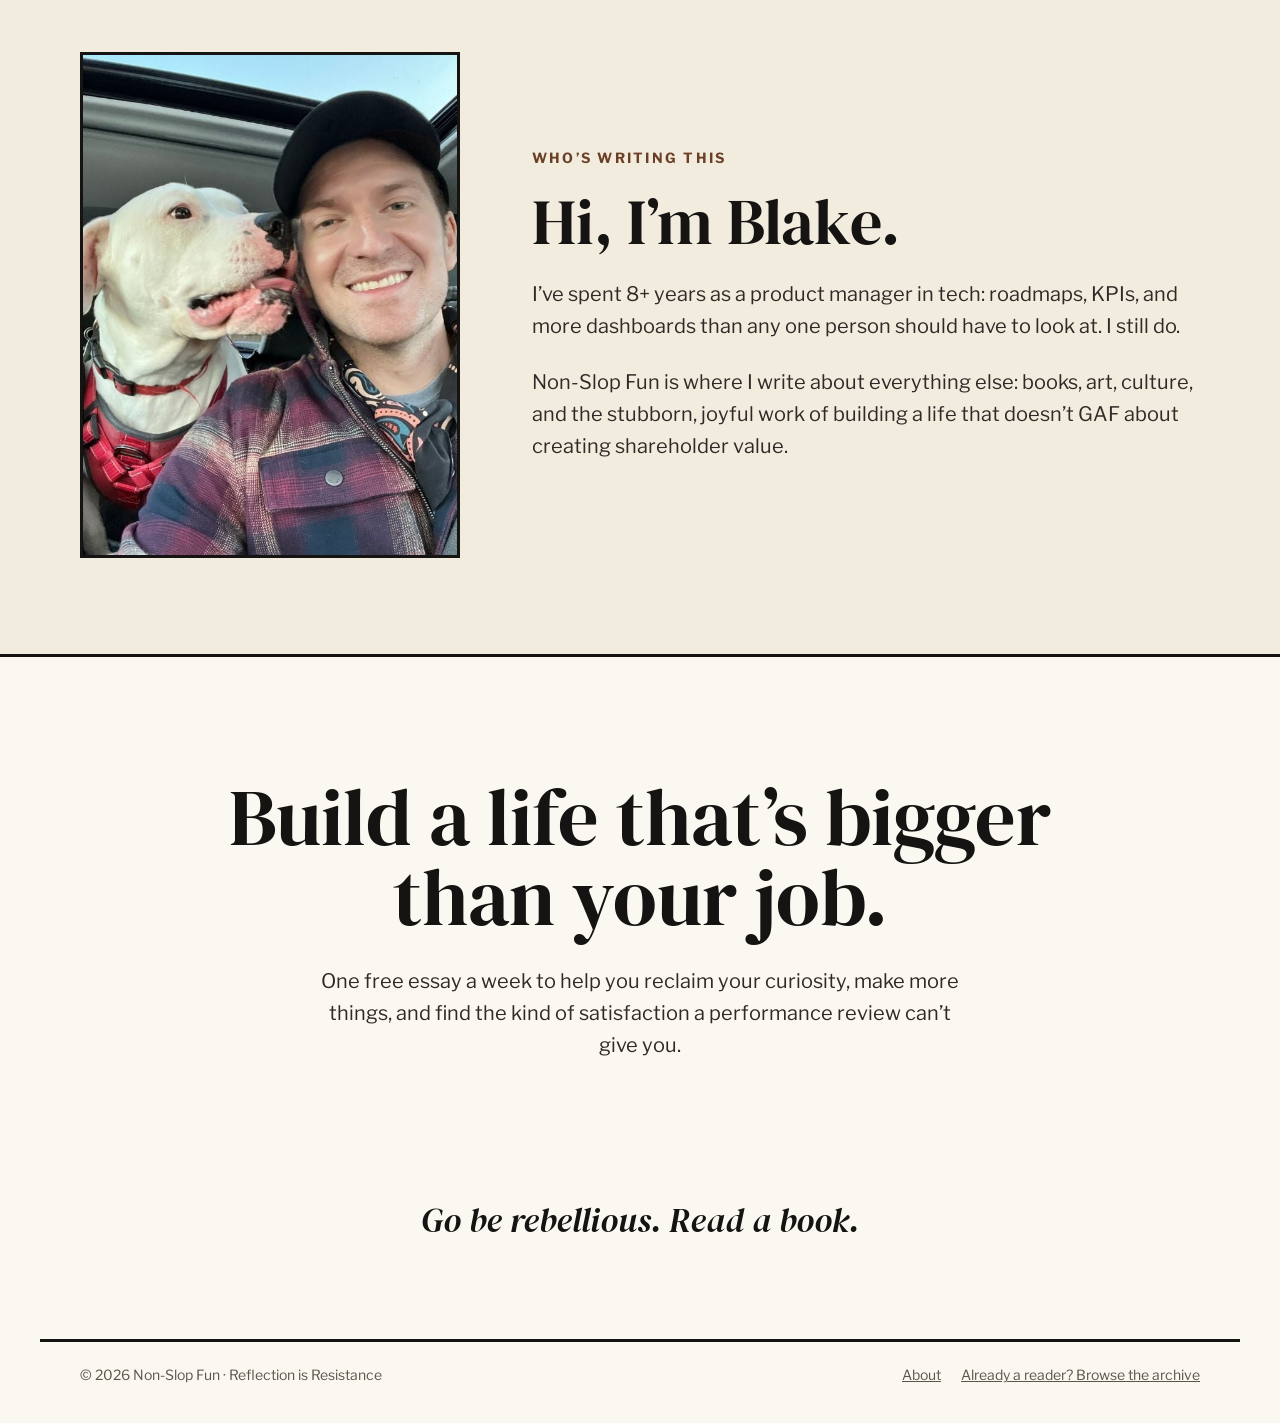
==== commit f415aa70: "About page copy and styling" ====
--- a/index.html
+++ b/index.html
@@ -18,13 +18,13 @@
 <meta name="twitter:card" content="summary_large_image">
 <meta name="twitter:image" content="https://join.nonslopfun.com/assets/og-image.jpg">
 
-<link rel="icon" type="image/png" sizes="32x32" href="/assets/favicon-32.png">
-<link rel="apple-touch-icon" href="/assets/apple-touch-icon.png">
+<link rel="icon" type="image/png" sizes="32x32" href="assets/favicon-32.png">
+<link rel="apple-touch-icon" href="assets/apple-touch-icon.png">
 
 <link rel="preconnect" href="https://fonts.googleapis.com">
 <link rel="preconnect" href="https://fonts.gstatic.com" crossorigin>
 <link rel="stylesheet" href="https://fonts.googleapis.com/css2?family=DM+Serif+Display:ital@0;1&family=Libre+Franklin:wght@400;500;700&display=swap">
-<link rel="stylesheet" href="/styles.css">
+<link rel="stylesheet" href="styles.css">
 </head>
 <body>
 
@@ -44,7 +44,7 @@
         <script async src="https://subscribe-forms.beehiiv.com/v3/loader.js" data-beehiiv-form="912edc71-d96d-4d8b-a3df-262652eae834"></script>
       </div>
     </div>
-    <img class="hero-art framed" src="/assets/hero-carving-out-time.jpg" width="1600" height="900"
+    <img class="hero-art framed" src="assets/hero-carving-out-time.jpg" width="1600" height="900"
       alt="Collage: a man in a black suit sipping coffee, his head a swirl of yellow paint, beside a torn-out photo of a tree, flowers, a fish, and scraps of book pages">
   </section>
 
@@ -68,7 +68,7 @@
     </div>
 
     <article class="sample">
-      <img class="framed" src="/assets/issue-unsettling-american-workers.jpg" width="1600" height="900" loading="lazy"
+      <img class="framed" src="assets/issue-unsettling-american-workers.jpg" width="1600" height="900" loading="lazy"
         alt="Collage: Wendell Berry smiling in a knit sweater, in front of a watercolor sunset over a farm field with a wooden fence, seedlings, a butterfly, Alpine mountains, and torn newspaper scraps">
       <div class="sample-copy">
         <p class="eyebrow">Featured issue</p>
@@ -79,7 +79,7 @@
     </article>
 
     <article class="sample sample--flip">
-      <img class="framed" src="/assets/reading-series.jpg" width="1600" height="900" loading="lazy"
+      <img class="framed" src="assets/reading-series.jpg" width="1600" height="900" loading="lazy"
         alt="Collage: jagged blue mountains under billowing clouds, a moon with a floating astronaut, a doodled airplane, and two tiny red-roofed houses">
       <div class="sample-copy">
         <p class="eyebrow">Free email series · 7 emails</p>
@@ -90,7 +90,7 @@
     </article>
 
     <article class="sample">
-      <img class="framed" src="/assets/issue-dead-internet.jpg" width="1600" height="900" loading="lazy"
+      <img class="framed" src="assets/issue-dead-internet.jpg" width="1600" height="900" loading="lazy"
         alt="Collage: a young man in galaxy-lensed sunglasses among giant red tulips and daffodils, with a psychedelic rainbow sky, the words Behold! A Human, and an I'm-not-a-robot checkbox">
       <div class="sample-copy">
         <p class="eyebrow">Reader favorite</p>
@@ -103,7 +103,7 @@
 
   <section class="band" aria-label="Who's writing this">
     <div class="wrap author">
-      <img class="framed" src="/assets/blake.jpg" width="600" height="800" loading="lazy"
+      <img class="framed" src="assets/blake.jpg" width="600" height="800" loading="lazy"
         alt="Blake Reichenbach smiling in a selfie next to his white dog">
       <div class="author-copy">
         <p class="eyebrow">Who’s writing this</p>
@@ -127,7 +127,7 @@
 
 <footer class="site-footer wrap">
   <span>© <span id="year">2026</span> Non-Slop Fun · Reflection is Resistance</span>
-  <a href="https://nonslopfun.com">Already a reader? Browse the archive</a>
+  <span class="footer-links"><a href="about/">About</a><a href="https://nonslopfun.com">Already a reader? Browse the archive</a></span>
 </footer>
 
 <script>document.getElementById('year').textContent = new Date().getFullYear();</script>
--- a/styles.css
+++ b/styles.css
@@ -170,3 +170,41 @@
   .signoff { font-size: 26px; }
   .site-footer { flex-direction: column; }
 }
+
+/* About page */
+.hero h1.h1-long { font-size: 60px; line-height: 1.05; }
+.prose { max-width: 820px; display: flex; flex-direction: column; gap: 22px; padding-top: 96px; padding-bottom: 96px; }
+.prose h2 { font-size: 56px; line-height: 1.02; }
+.prose p:not(.eyebrow) { font-size: 20px; line-height: 1.65; color: var(--body); }
+.tenets { display: flex; flex-direction: column; gap: 40px; padding-top: 104px; padding-bottom: 104px; }
+.tenet-cols { display: grid; grid-template-columns: repeat(2, minmax(0, 1fr)); gap: 56px; }
+.tenet-label { font-family: var(--sans); font-size: 14px; font-weight: 700; letter-spacing: 0.16em; text-transform: uppercase; color: var(--brown); padding-bottom: 12px; border-bottom: 3px solid var(--mustard); }
+.tenet-col dl { margin: 0; }
+.tenet-col dt { font-family: var(--serif); font-size: 32px; line-height: 1.1; margin-top: 28px; }
+.tenet-col dd { margin: 8px 0 0; font-size: 18px; line-height: 1.55; color: var(--body); }
+.footer-links { display: flex; gap: 20px; }
+
+@media (max-width: 700px) {
+  .hero h1.h1-long { font-size: 38px; }
+  .prose { padding-top: 56px; padding-bottom: 56px; gap: 16px; }
+  .prose h2 { font-size: 38px; }
+  .prose p:not(.eyebrow) { font-size: 18px; }
+  .tenets { padding-top: 64px; padding-bottom: 64px; gap: 24px; }
+  .tenet-cols { grid-template-columns: 1fr; gap: 40px; }
+  .tenet-col dt { font-size: 26px; margin-top: 22px; }
+  .tenet-col dd { font-size: 17px; }
+}
+
+/* Highlighted pull-line */
+.pop {
+  font-weight: 700;
+  color: var(--ink);
+  background: linear-gradient(transparent 30%, var(--mustard) 30%, var(--mustard) 94%, transparent 94%);
+  -webkit-box-decoration-break: clone;
+  box-decoration-break: clone;
+  padding: 0 2px;
+}
+
+.accent { color: var(--brown); }
+.hero h1.h1-about { font-size: 68px; line-height: 1.02; }
+@media (max-width: 700px) { .hero h1.h1-about { font-size: 44px; } }
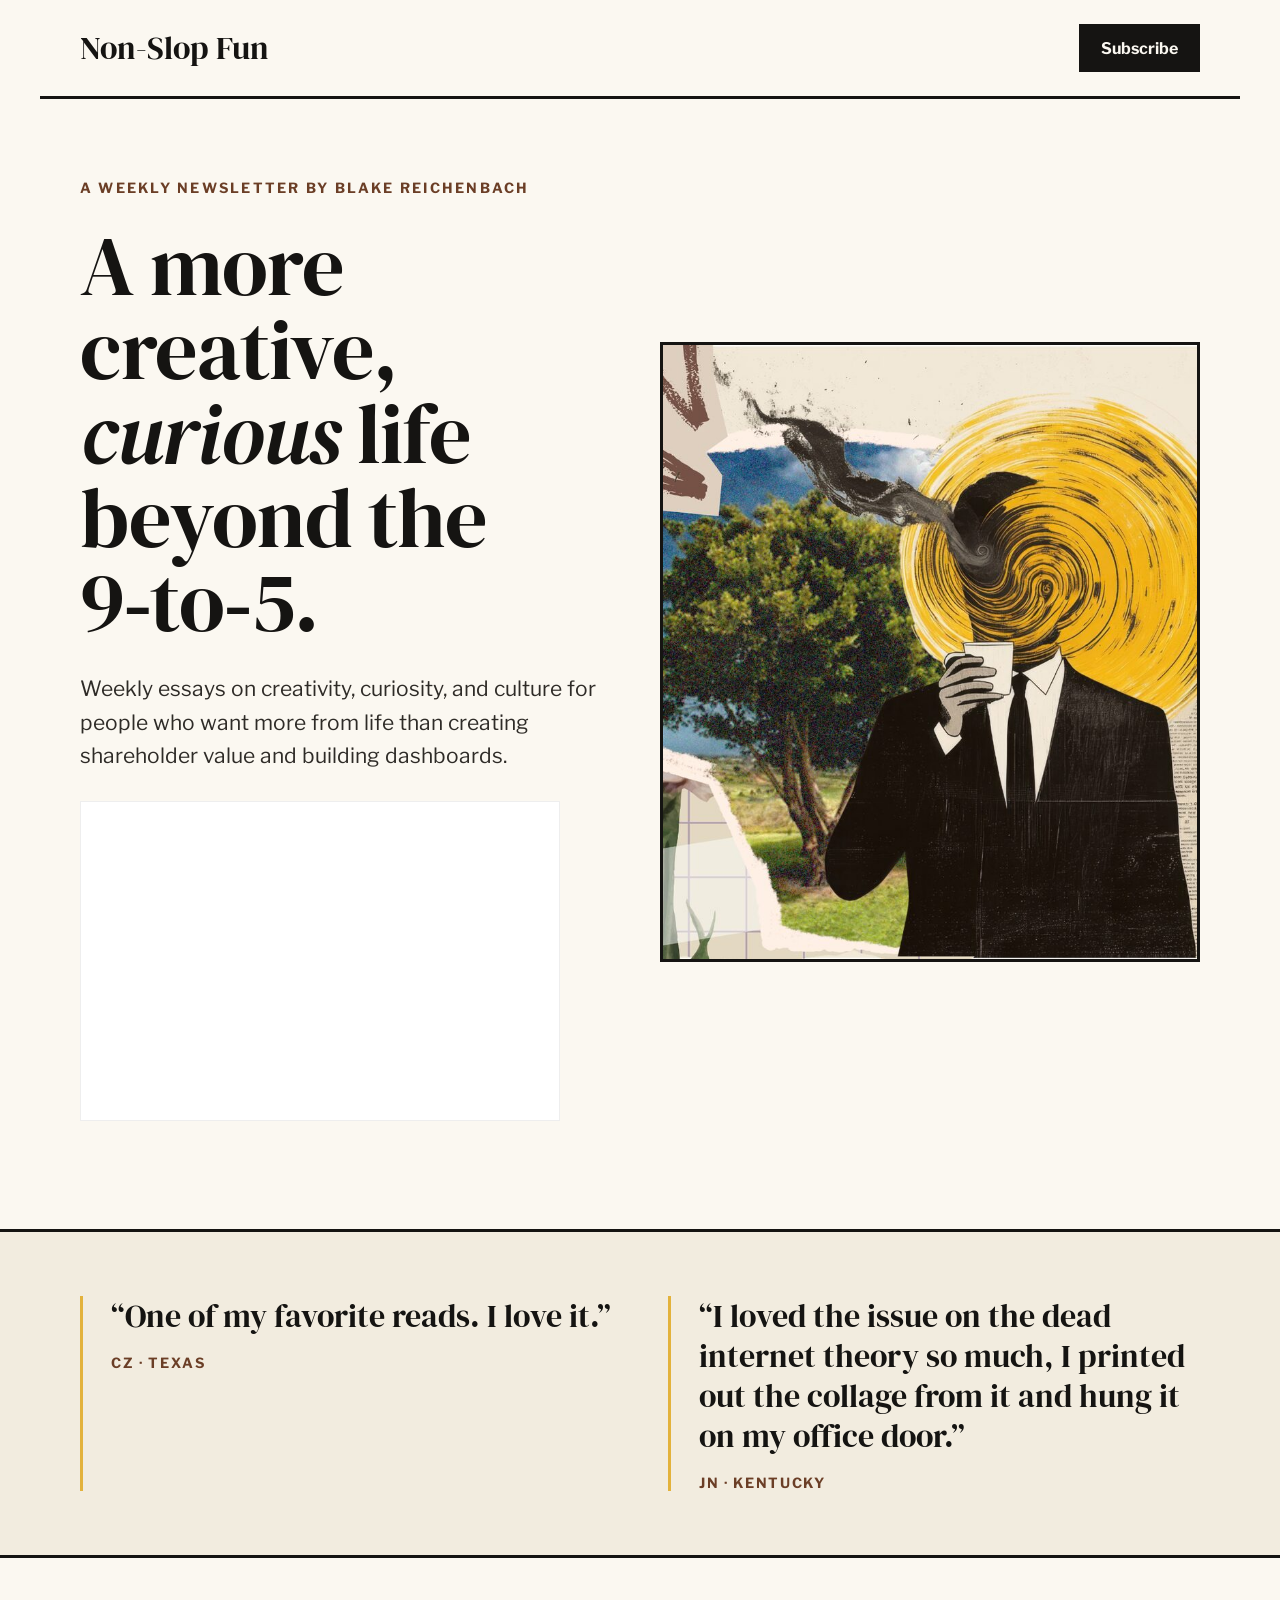
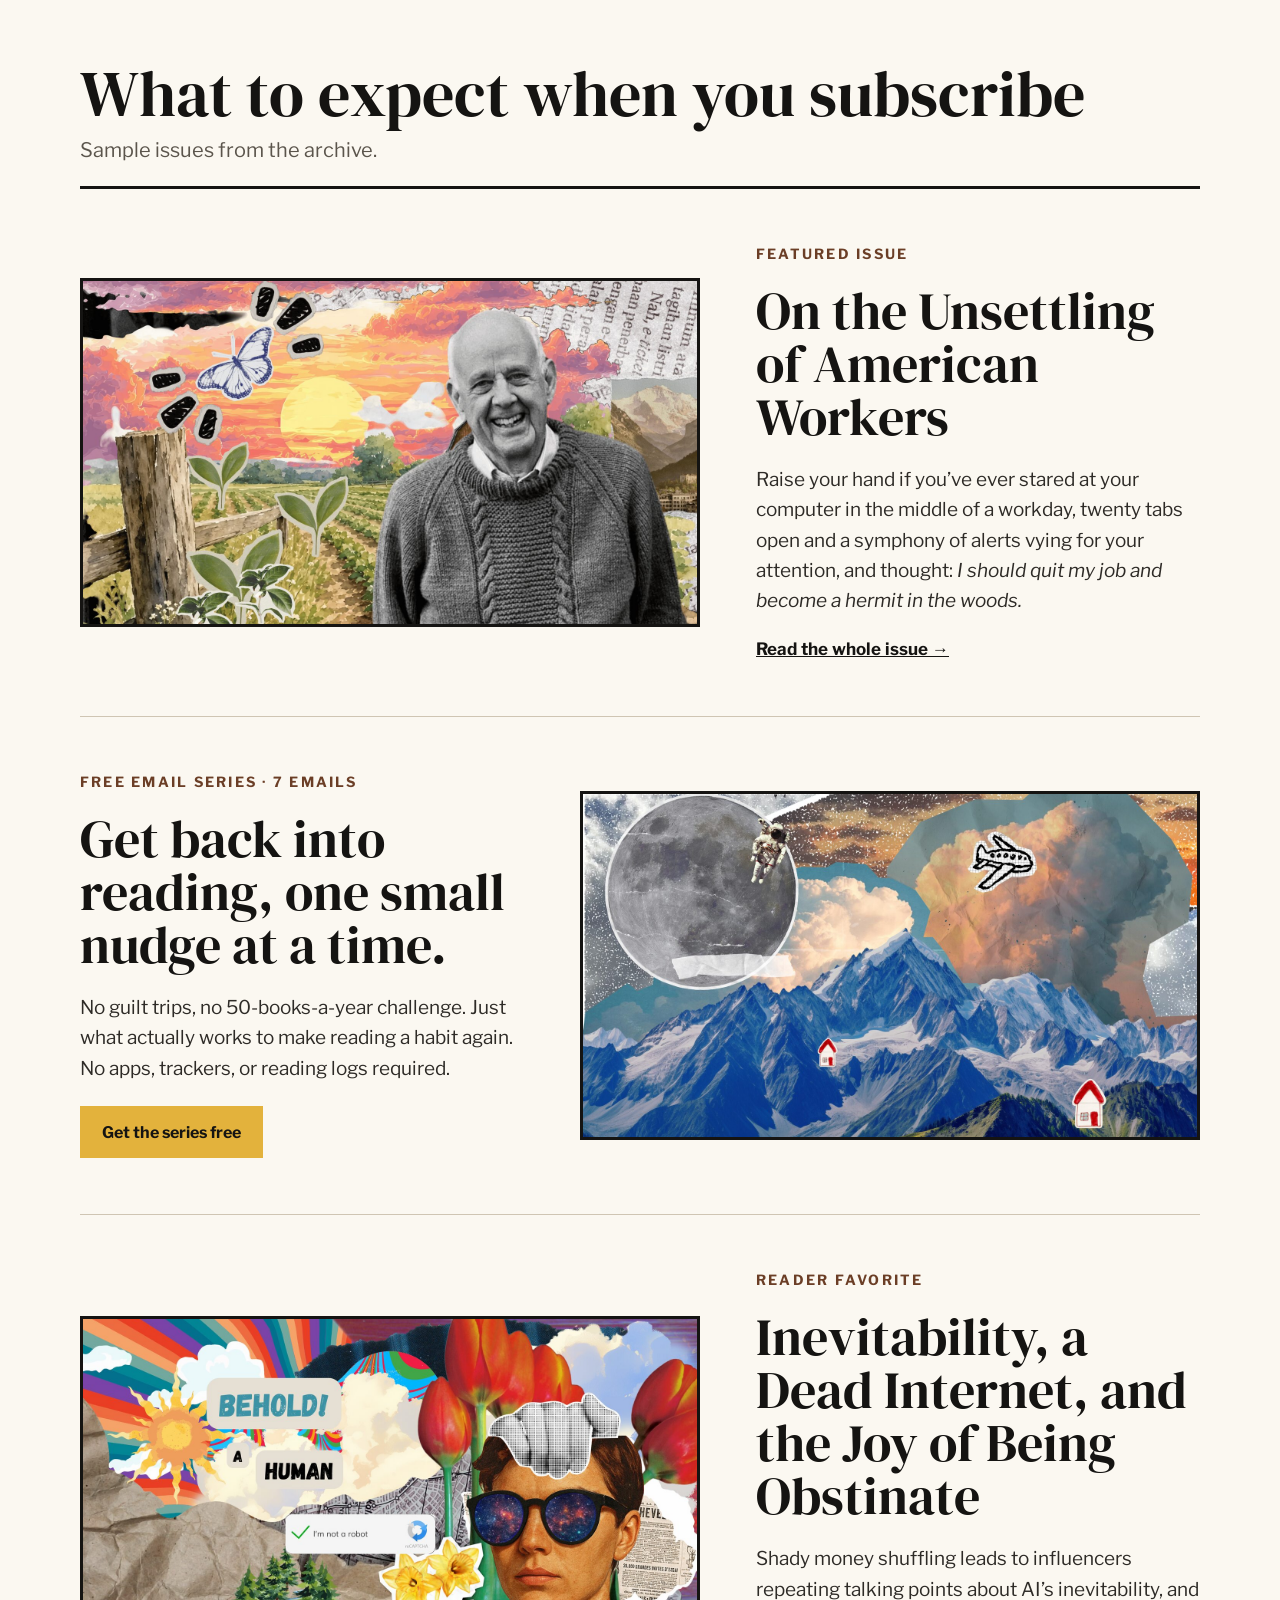
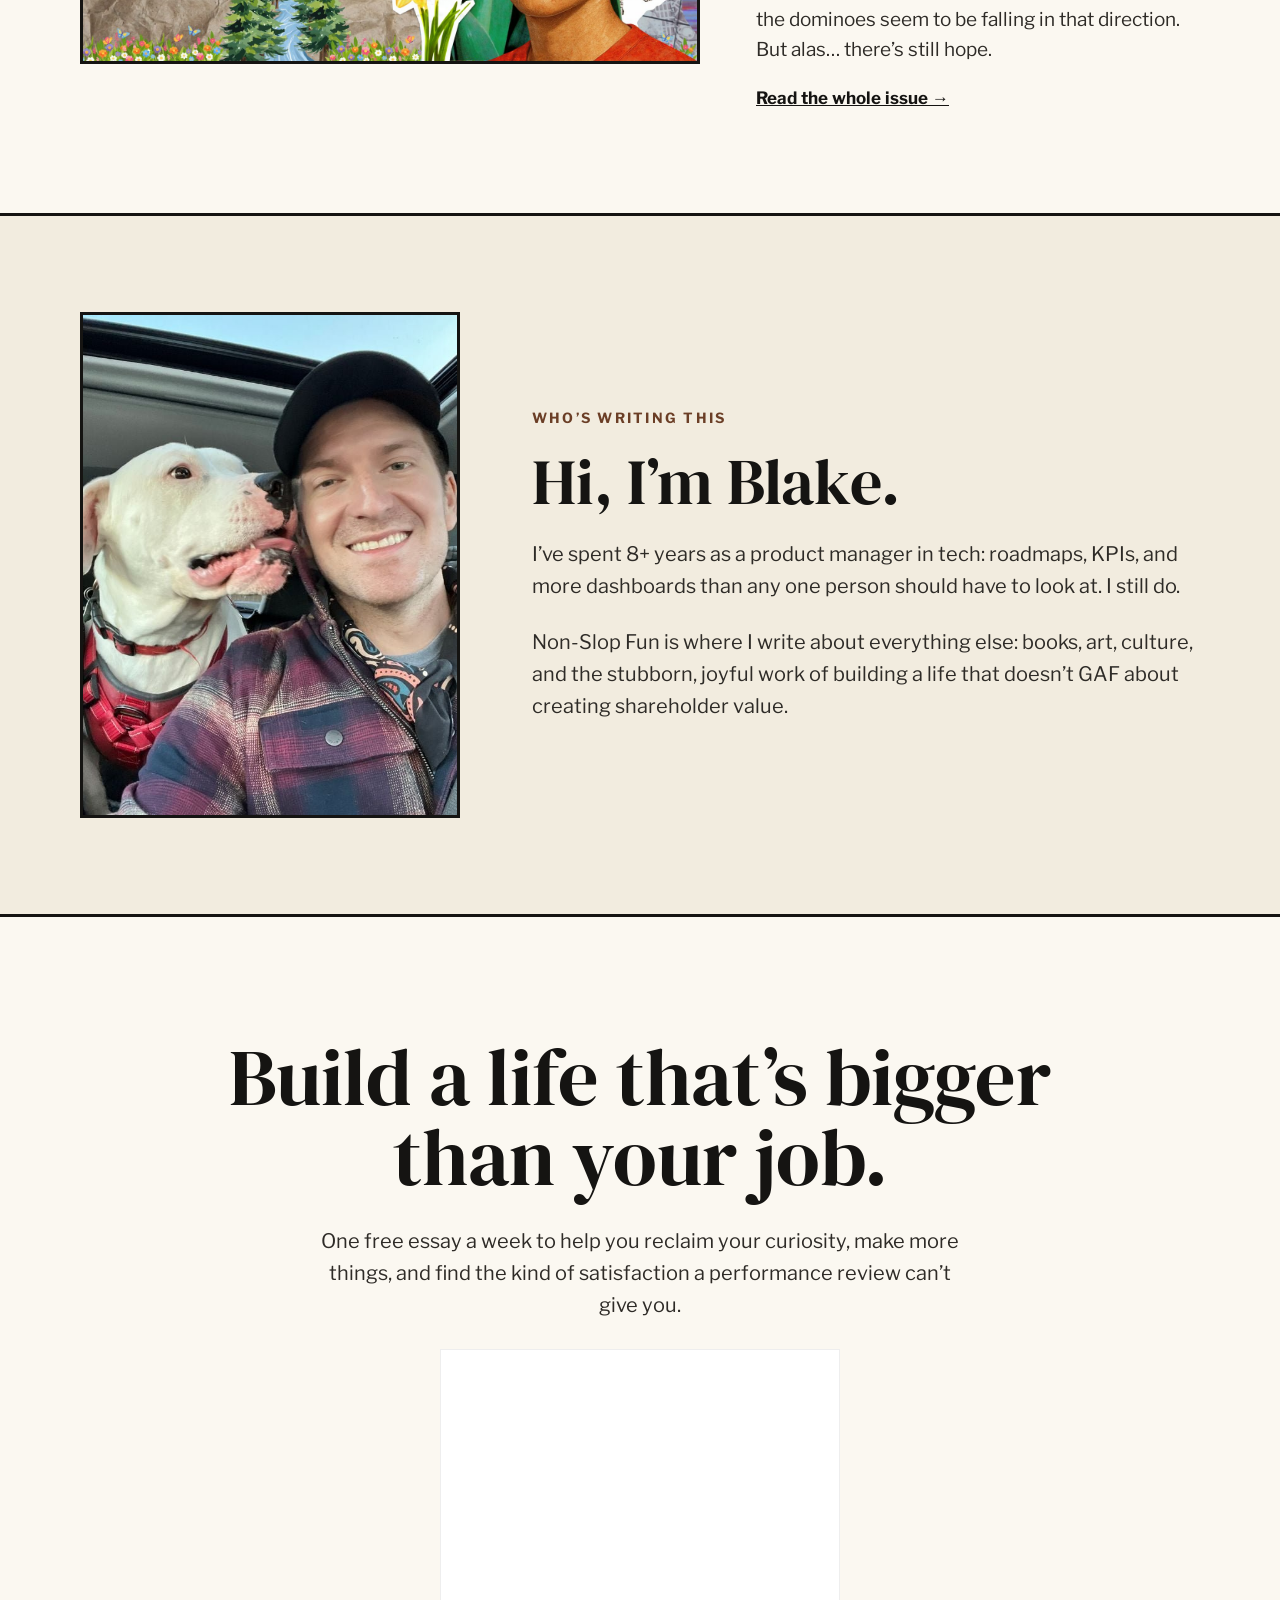
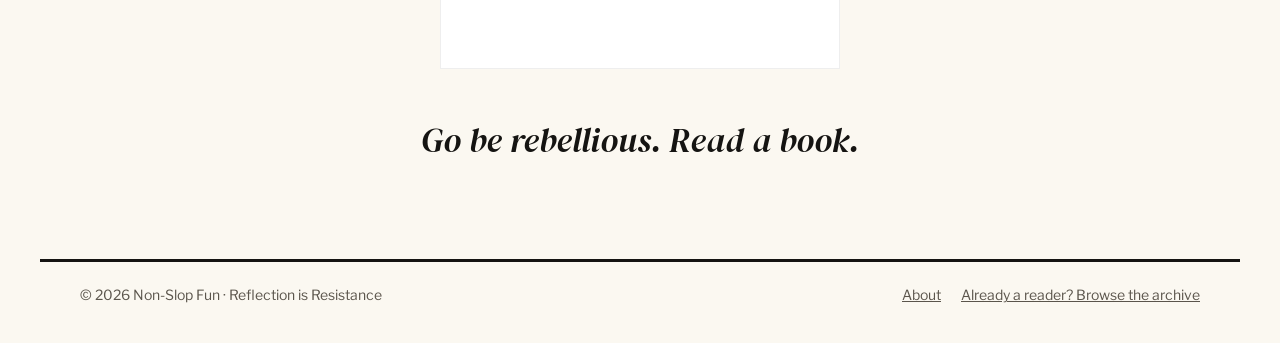
==== commit 67029cb1: "Switch signup embeds and README from beehiiv to Substack Replace the three beehiiv form scripts with" ====
--- a/index.html
+++ b/index.html
@@ -41,7 +41,7 @@
       <h1>A more creative, <em>curious</em> life beyond the 9&#8209;to&#8209;5.</h1>
       <p class="lede">Weekly essays on creativity, curiosity, and culture for people who want more from life than creating shareholder value and building dashboards.</p>
       <div id="join" class="form-slot">
-        <script async src="https://subscribe-forms.beehiiv.com/v3/loader.js" data-beehiiv-form="912edc71-d96d-4d8b-a3df-262652eae834"></script>
+        <iframe src="https://nonslopfun.substack.com/embed" width="480" height="320" style="border: 1px solid #EEE; background: white; max-width: 100%" frameborder="0" scrolling="no" title="Subscribe to Non-Slop Fun"></iframe>
       </div>
     </div>
     <img class="hero-art framed" src="assets/hero-carving-out-time.jpg" width="1600" height="900"
@@ -118,7 +118,7 @@
     <h2>Build a life that’s bigger than your job.</h2>
     <p class="lede">One free essay a week to help you reclaim your curiosity, make more things, and find the kind of satisfaction a performance review can’t give you.</p>
     <div class="form-slot">
-      <script async src="https://subscribe-forms.beehiiv.com/v3/loader.js" data-beehiiv-form="912edc71-d96d-4d8b-a3df-262652eae834"></script>
+      <iframe src="https://nonslopfun.substack.com/embed" width="480" height="320" style="border: 1px solid #EEE; background: white; max-width: 100%" frameborder="0" scrolling="no" title="Subscribe to Non-Slop Fun"></iframe>
     </div>
     <p class="signoff">Go be rebellious. Read a book.</p>
   </section>
--- a/styles.css
+++ b/styles.css
@@ -208,3 +208,13 @@
 .accent { color: var(--brown); }
 .hero h1.h1-about { font-size: 68px; line-height: 1.02; }
 @media (max-width: 700px) { .hero h1.h1-about { font-size: 44px; } }
+
+/* Header with nav (About and future inner pages) */
+.site-nav { display: flex; align-items: center; gap: 28px; margin-left: auto; margin-right: 12px; }
+.site-nav a { font-size: 16px; font-weight: 500; text-decoration: none; padding: 6px 0; white-space: nowrap; }
+.site-nav a[aria-current="page"] { text-decoration: underline; text-decoration-color: var(--mustard); text-decoration-thickness: 3px; text-underline-offset: 8px; }
+@media (max-width: 700px) {
+  .site-header--nav { flex-wrap: wrap; row-gap: 12px; }
+  .site-header--nav .site-nav { order: 3; width: 100%; margin: 0; gap: 20px; overflow-x: auto; padding-bottom: 4px; }
+  .site-nav a { font-size: 15px; }
+}
